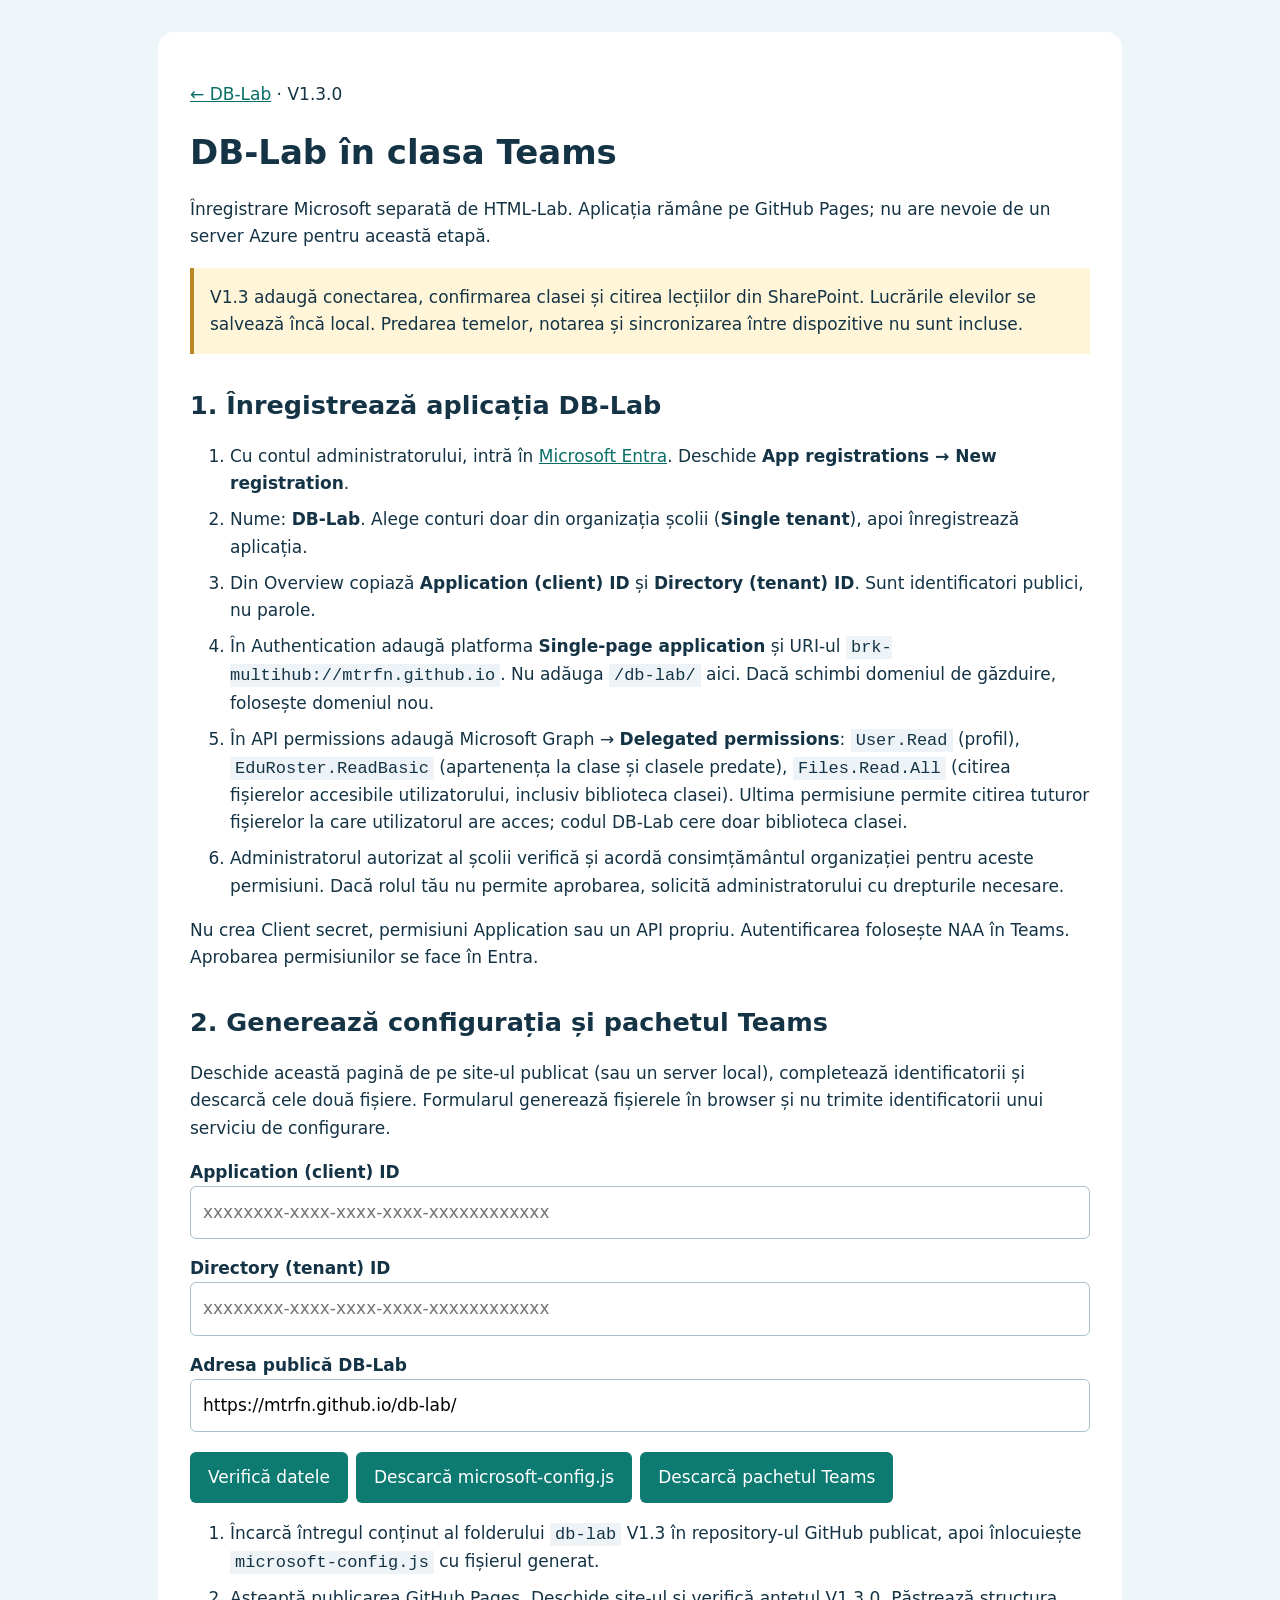
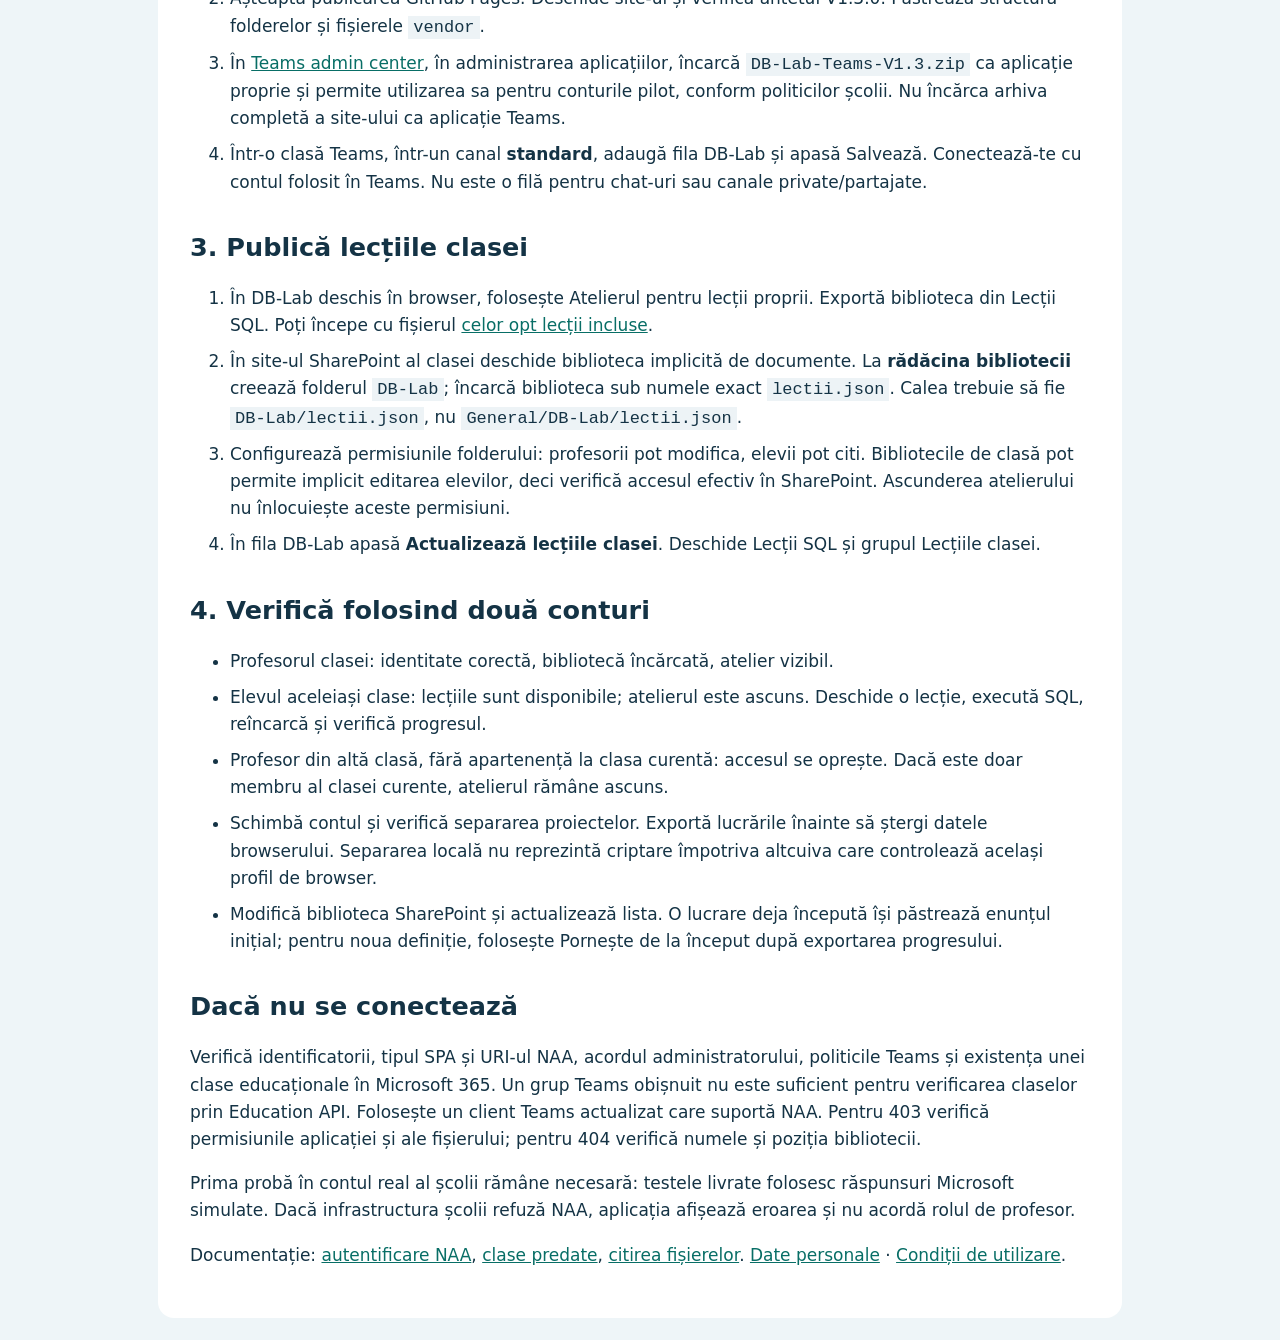
==== CONFIGURARE-TEAMS.html @ 7c73ed92 "Add files via upload" ====
<!doctype html><html lang="ro"><meta charset="utf-8"><meta name="viewport" content="width=device-width,initial-scale=1"><title>Configurare DB-Lab în Teams</title><link rel="stylesheet" href="setup.css"><body><main>
<p><a href="index.html">← DB-Lab</a> · V1.3.0</p><h1>DB-Lab în clasa Teams</h1><p>Înregistrare Microsoft separată de HTML-Lab. Aplicația rămâne pe GitHub Pages; nu are nevoie de un server Azure pentru această etapă.</p><p class="note">V1.3 adaugă conectarea, confirmarea clasei și citirea lecțiilor din SharePoint. Lucrările elevilor se salvează încă local. Predarea temelor, notarea și sincronizarea între dispozitive nu sunt incluse.</p>
<h2>1. Înregistrează aplicația DB-Lab</h2><ol><li>Cu contul administratorului, intră în <a href="https://entra.microsoft.com/" target="_blank" rel="noopener">Microsoft Entra</a>. Deschide <b>App registrations → New registration</b>.</li><li>Nume: <b>DB-Lab</b>. Alege conturi doar din organizația școlii (<b>Single tenant</b>), apoi înregistrează aplicația.</li><li>Din Overview copiază <b>Application (client) ID</b> și <b>Directory (tenant) ID</b>. Sunt identificatori publici, nu parole.</li><li>În Authentication adaugă platforma <b>Single-page application</b> și URI-ul <code>brk-multihub://mtrfn.github.io</code>. Nu adăuga <code>/db-lab/</code> aici. Dacă schimbi domeniul de găzduire, folosește domeniul nou.</li><li>În API permissions adaugă Microsoft Graph → <b>Delegated permissions</b>: <code>User.Read</code> (profil), <code>EduRoster.ReadBasic</code> (apartenența la clase și clasele predate), <code>Files.Read.All</code> (citirea fișierelor accesibile utilizatorului, inclusiv biblioteca clasei). Ultima permisiune permite citirea tuturor fișierelor la care utilizatorul are acces; codul DB-Lab cere doar biblioteca clasei.</li><li>Administratorul autorizat al școlii verifică și acordă consimțământul organizației pentru aceste permisiuni. Dacă rolul tău nu permite aprobarea, solicită administratorului cu drepturile necesare.</li></ol><p>Nu crea Client secret, permisiuni Application sau un API propriu. Autentificarea folosește NAA în Teams. Aprobarea permisiunilor se face în Entra.</p>
<h2>2. Generează configurația și pachetul Teams</h2><p>Deschide această pagină de pe site-ul publicat (sau un server local), completează identificatorii și descarcă cele două fișiere. Formularul generează fișierele în browser și nu trimite identificatorii unui serviciu de configurare.</p>
<form id="setupForm"><label for="clientId">Application (client) ID</label><input id="clientId" required autocomplete="off" placeholder="xxxxxxxx-xxxx-xxxx-xxxx-xxxxxxxxxxxx"><label for="tenantId">Directory (tenant) ID</label><input id="tenantId" required autocomplete="off" placeholder="xxxxxxxx-xxxx-xxxx-xxxx-xxxxxxxxxxxx"><label for="siteUrl">Adresa publică DB-Lab</label><input id="siteUrl" type="url" required value="https://mtrfn.github.io/db-lab/"><button type="submit">Verifică datele</button><button type="button" id="downloadConfig">Descarcă microsoft-config.js</button><button type="button" id="downloadPackage">Descarcă pachetul Teams</button></form><p id="setupStatus" role="status"></p>
<ol><li>Încarcă întregul conținut al folderului <code>db-lab</code> V1.3 în repository-ul GitHub publicat, apoi înlocuiește <code>microsoft-config.js</code> cu fișierul generat.</li><li>Așteaptă publicarea GitHub Pages. Deschide site-ul și verifică antetul V1.3.0. Păstrează structura folderelor și fișierele <code>vendor</code>.</li><li>În <a href="https://admin.teams.microsoft.com/" target="_blank" rel="noopener">Teams admin center</a>, în administrarea aplicațiilor, încarcă <code>DB-Lab-Teams-V1.3.zip</code> ca aplicație proprie și permite utilizarea sa pentru conturile pilot, conform politicilor școlii. Nu încărca arhiva completă a site-ului ca aplicație Teams.</li><li>Într-o clasă Teams, într-un canal <b>standard</b>, adaugă fila DB-Lab și apasă Salvează. Conectează-te cu contul folosit în Teams. Nu este o filă pentru chat-uri sau canale private/partajate.</li></ol>
<h2>3. Publică lecțiile clasei</h2><ol><li>În DB-Lab deschis în browser, folosește Atelierul pentru lecții proprii. Exportă biblioteca din Lecții SQL. Poți începe cu fișierul <a href="lessons.json" download="lectii.json">celor opt lecții incluse</a>.</li><li>În site-ul SharePoint al clasei deschide biblioteca implicită de documente. La <b>rădăcina bibliotecii</b> creează folderul <code>DB-Lab</code>; încarcă biblioteca sub numele exact <code>lectii.json</code>. Calea trebuie să fie <code>DB-Lab/lectii.json</code>, nu <code>General/DB-Lab/lectii.json</code>.</li><li>Configurează permisiunile folderului: profesorii pot modifica, elevii pot citi. Bibliotecile de clasă pot permite implicit editarea elevilor, deci verifică accesul efectiv în SharePoint. Ascunderea atelierului nu înlocuiește aceste permisiuni.</li><li>În fila DB-Lab apasă <b>Actualizează lecțiile clasei</b>. Deschide Lecții SQL și grupul Lecțiile clasei.</li></ol>
<h2>4. Verifică folosind două conturi</h2><ul><li>Profesorul clasei: identitate corectă, bibliotecă încărcată, atelier vizibil.</li><li>Elevul aceleiași clase: lecțiile sunt disponibile; atelierul este ascuns. Deschide o lecție, execută SQL, reîncarcă și verifică progresul.</li><li>Profesor din altă clasă, fără apartenență la clasa curentă: accesul se oprește. Dacă este doar membru al clasei curente, atelierul rămâne ascuns.</li><li>Schimbă contul și verifică separarea proiectelor. Exportă lucrările înainte să ștergi datele browserului. Separarea locală nu reprezintă criptare împotriva altcuiva care controlează același profil de browser.</li><li>Modifică biblioteca SharePoint și actualizează lista. O lucrare deja începută își păstrează enunțul inițial; pentru noua definiție, folosește Pornește de la început după exportarea progresului.</li></ul>
<h2>Dacă nu se conectează</h2><p>Verifică identificatorii, tipul SPA și URI-ul NAA, acordul administratorului, politicile Teams și existența unei clase educaționale în Microsoft 365. Un grup Teams obișnuit nu este suficient pentru verificarea claselor prin Education API. Folosește un client Teams actualizat care suportă NAA. Pentru 403 verifică permisiunile aplicației și ale fișierului; pentru 404 verifică numele și poziția bibliotecii.</p><p>Prima probă în contul real al școlii rămâne necesară: testele livrate folosesc răspunsuri Microsoft simulate. Dacă infrastructura școlii refuză NAA, aplicația afișează eroarea și nu acordă rolul de profesor.</p>
<p>Documentație: <a href="https://learn.microsoft.com/en-us/microsoftteams/platform/concepts/authentication/nested-authentication">autentificare NAA</a>, <a href="https://learn.microsoft.com/en-us/graph/api/educationuser-list-taughtclasses?view=graph-rest-1.0">clase predate</a>, <a href="https://learn.microsoft.com/en-us/graph/api/driveitem-get?view=graph-rest-1.0">citirea fișierelor</a>. <a href="privacy.html">Date personale</a> · <a href="terms.html">Condiții de utilizare</a>.</p>
</main><script src="teams-package.js"></script><script>
const out=document.getElementById('setupStatus');const settings=()=>TeamsPackage.settings(document.getElementById('clientId').value,document.getElementById('tenantId').value,document.getElementById('siteUrl').value);function download(blob,name){const url=URL.createObjectURL(blob),a=document.createElement('a');a.href=url;a.download=name;a.click();setTimeout(()=>URL.revokeObjectURL(url),10000)}async function action(fn){try{await fn()}catch(e){out.textContent=e.message}}document.getElementById('setupForm').onsubmit=e=>{e.preventDefault();action(()=>{const s=settings();out.textContent='Format valid. URI SPA: brk-multihub://'+s.url.host+'\nVerificarea existenței înregistrării se face în Entra.'})};document.getElementById('downloadConfig').onclick=()=>action(()=>{download(new Blob([TeamsPackage.config(settings())],{type:'text/javascript'}),'microsoft-config.js');out.textContent='Configurație generată. Înlocuiește fișierul din site și așteaptă publicarea.'});document.getElementById('downloadPackage').onclick=()=>action(async()=>{const s=settings(),files={'manifest.json':JSON.stringify(TeamsPackage.manifest(s),null,2)};for(const name of ['color.png','outline.png']){const r=await fetch('teams-icons/'+name);if(!r.ok)throw Error('Nu pot încărca pictogramele. Deschide ghidul de pe site-ul publicat.');files[name]=await r.arrayBuffer()}download(TeamsPackage.zip(files),'DB-Lab-Teams-V1.3.zip');out.textContent='Pachet Teams generat. Conține manifest.json și două pictograme.'});
</script></body></html>
---- setup.css ----
:root{font:17px/1.6 system-ui,sans-serif;color:#143345;background:#eef5f8}body{margin:0}main{max-width:900px;margin:32px auto;padding:32px;background:white;border-radius:16px}h1,h2{line-height:1.25}h2{margin-top:36px}a{color:#086e66}label{display:block;margin-top:16px;font-weight:600}input{display:block;box-sizing:border-box;width:100%;padding:12px;font:inherit;border:1px solid #a9bfca;border-radius:6px}button{margin:20px 8px 0 0;padding:12px 18px;border:0;border-radius:6px;background:#0e7b72;color:white;font:inherit;cursor:pointer}code{background:#edf3f6;padding:2px 5px;overflow-wrap:anywhere}li{margin:9px 0}.note{padding:16px;background:#fff5d9;border-left:4px solid #bb8727}#setupStatus{white-space:pre-wrap}@media(max-width:650px){main{margin:0;padding:20px}}
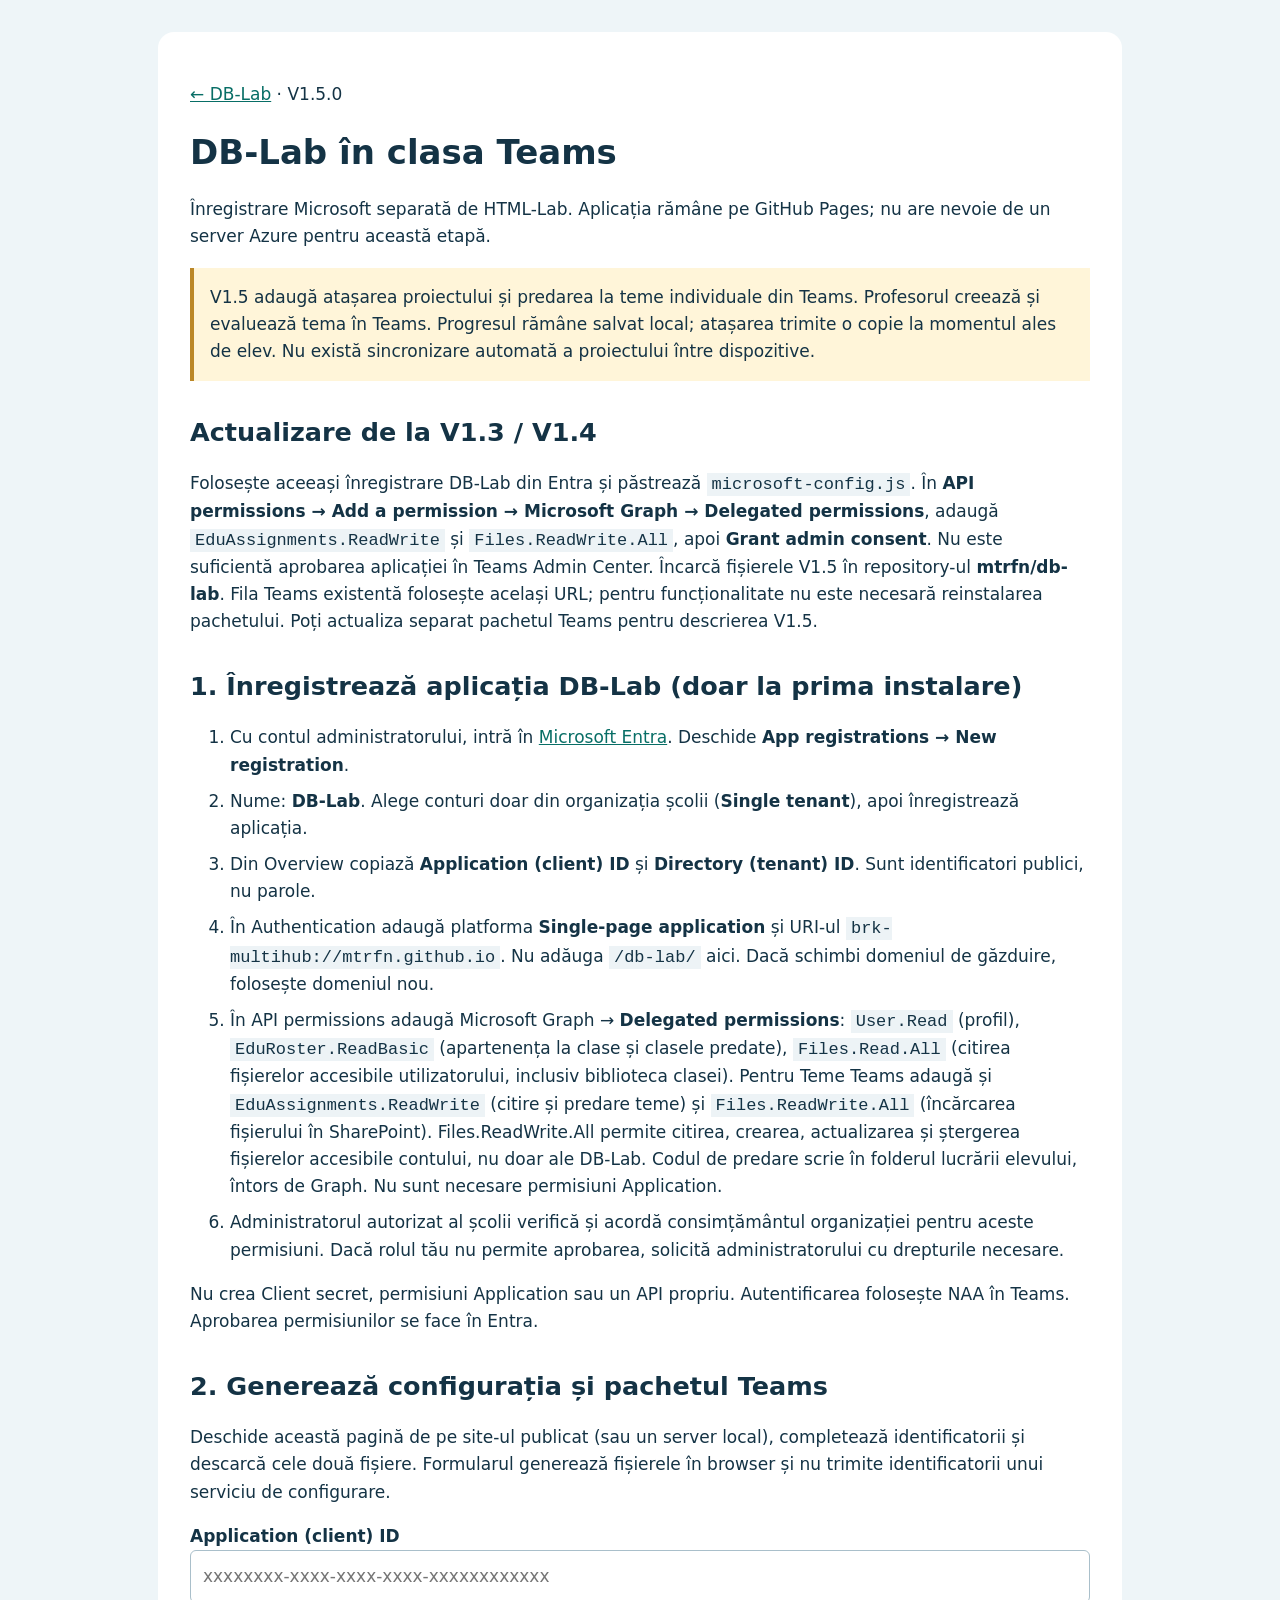
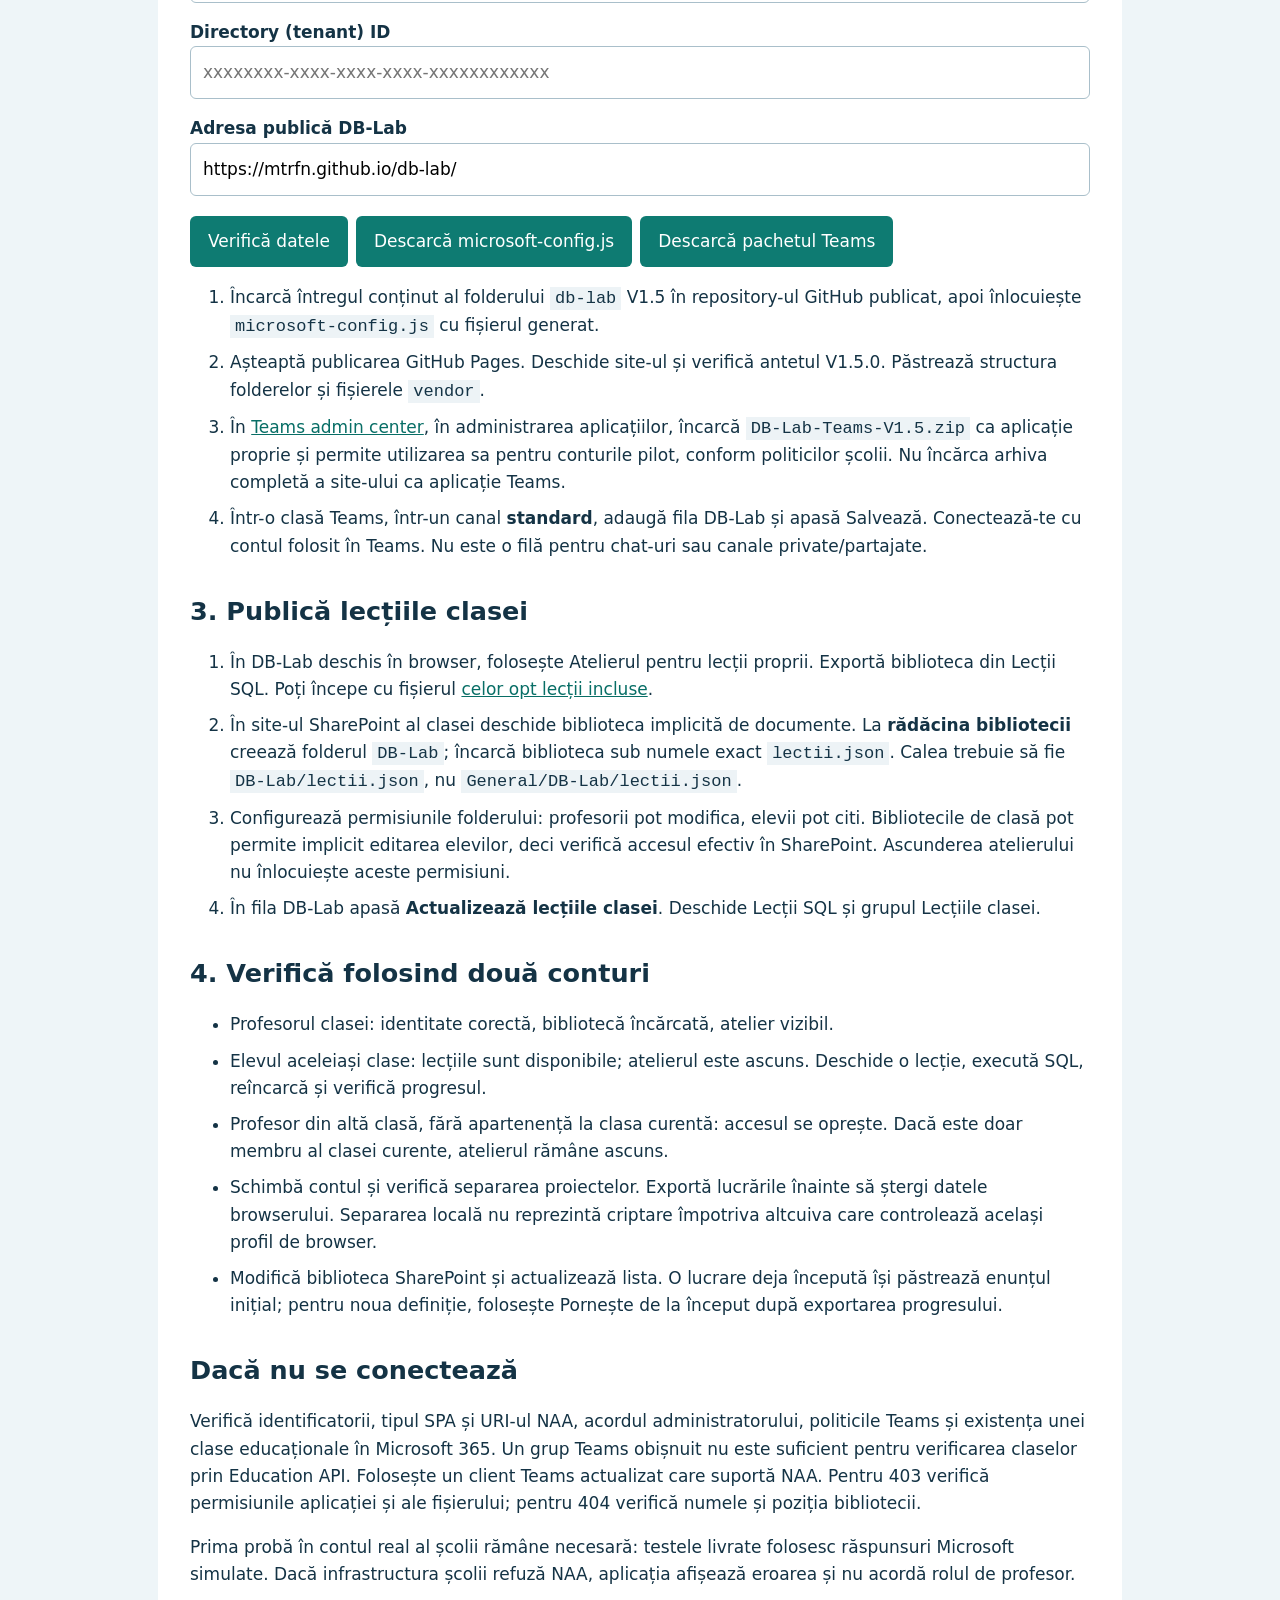
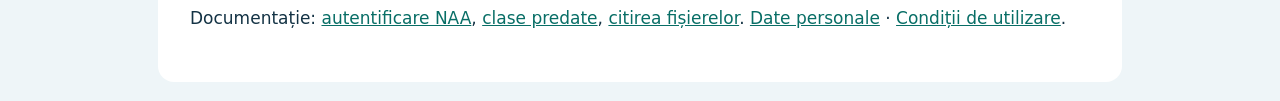
==== commit a52678fb: "Add files via upload" ====
--- a/CONFIGURARE-TEAMS.html
+++ b/CONFIGURARE-TEAMS.html
@@ -1,13 +1,13 @@
 <!doctype html><html lang="ro"><meta charset="utf-8"><meta name="viewport" content="width=device-width,initial-scale=1"><title>Configurare DB-Lab în Teams</title><link rel="stylesheet" href="setup.css"><body><main>
-<p><a href="index.html">← DB-Lab</a> · V1.3.0</p><h1>DB-Lab în clasa Teams</h1><p>Înregistrare Microsoft separată de HTML-Lab. Aplicația rămâne pe GitHub Pages; nu are nevoie de un server Azure pentru această etapă.</p><p class="note">V1.3 adaugă conectarea, confirmarea clasei și citirea lecțiilor din SharePoint. Lucrările elevilor se salvează încă local. Predarea temelor, notarea și sincronizarea între dispozitive nu sunt incluse.</p>
-<h2>1. Înregistrează aplicația DB-Lab</h2><ol><li>Cu contul administratorului, intră în <a href="https://entra.microsoft.com/" target="_blank" rel="noopener">Microsoft Entra</a>. Deschide <b>App registrations → New registration</b>.</li><li>Nume: <b>DB-Lab</b>. Alege conturi doar din organizația școlii (<b>Single tenant</b>), apoi înregistrează aplicația.</li><li>Din Overview copiază <b>Application (client) ID</b> și <b>Directory (tenant) ID</b>. Sunt identificatori publici, nu parole.</li><li>În Authentication adaugă platforma <b>Single-page application</b> și URI-ul <code>brk-multihub://mtrfn.github.io</code>. Nu adăuga <code>/db-lab/</code> aici. Dacă schimbi domeniul de găzduire, folosește domeniul nou.</li><li>În API permissions adaugă Microsoft Graph → <b>Delegated permissions</b>: <code>User.Read</code> (profil), <code>EduRoster.ReadBasic</code> (apartenența la clase și clasele predate), <code>Files.Read.All</code> (citirea fișierelor accesibile utilizatorului, inclusiv biblioteca clasei). Ultima permisiune permite citirea tuturor fișierelor la care utilizatorul are acces; codul DB-Lab cere doar biblioteca clasei.</li><li>Administratorul autorizat al școlii verifică și acordă consimțământul organizației pentru aceste permisiuni. Dacă rolul tău nu permite aprobarea, solicită administratorului cu drepturile necesare.</li></ol><p>Nu crea Client secret, permisiuni Application sau un API propriu. Autentificarea folosește NAA în Teams. Aprobarea permisiunilor se face în Entra.</p>
+<p><a href="index.html">← DB-Lab</a> · V1.5.0</p><h1>DB-Lab în clasa Teams</h1><p>Înregistrare Microsoft separată de HTML-Lab. Aplicația rămâne pe GitHub Pages; nu are nevoie de un server Azure pentru această etapă.</p><p class="note">V1.5 adaugă atașarea proiectului și predarea la teme individuale din Teams. Profesorul creează și evaluează tema în Teams. Progresul rămâne salvat local; atașarea trimite o copie la momentul ales de elev. Nu există sincronizare automată a proiectului între dispozitive.</p>
+<h2>Actualizare de la V1.3 / V1.4</h2><p>Folosește aceeași înregistrare DB-Lab din Entra și păstrează <code>microsoft-config.js</code>. În <b>API permissions → Add a permission → Microsoft Graph → Delegated permissions</b>, adaugă <code>EduAssignments.ReadWrite</code> și <code>Files.ReadWrite.All</code>, apoi <b>Grant admin consent</b>. Nu este suficientă aprobarea aplicației în Teams Admin Center. Încarcă fișierele V1.5 în repository-ul <b>mtrfn/db-lab</b>. Fila Teams existentă folosește același URL; pentru funcționalitate nu este necesară reinstalarea pachetului. Poți actualiza separat pachetul Teams pentru descrierea V1.5.</p><h2>1. Înregistrează aplicația DB-Lab (doar la prima instalare)</h2><ol><li>Cu contul administratorului, intră în <a href="https://entra.microsoft.com/" target="_blank" rel="noopener">Microsoft Entra</a>. Deschide <b>App registrations → New registration</b>.</li><li>Nume: <b>DB-Lab</b>. Alege conturi doar din organizația școlii (<b>Single tenant</b>), apoi înregistrează aplicația.</li><li>Din Overview copiază <b>Application (client) ID</b> și <b>Directory (tenant) ID</b>. Sunt identificatori publici, nu parole.</li><li>În Authentication adaugă platforma <b>Single-page application</b> și URI-ul <code>brk-multihub://mtrfn.github.io</code>. Nu adăuga <code>/db-lab/</code> aici. Dacă schimbi domeniul de găzduire, folosește domeniul nou.</li><li>În API permissions adaugă Microsoft Graph → <b>Delegated permissions</b>: <code>User.Read</code> (profil), <code>EduRoster.ReadBasic</code> (apartenența la clase și clasele predate), <code>Files.Read.All</code> (citirea fișierelor accesibile utilizatorului, inclusiv biblioteca clasei). Pentru Teme Teams adaugă și <code>EduAssignments.ReadWrite</code> (citire și predare teme) și <code>Files.ReadWrite.All</code> (încărcarea fișierului în SharePoint). Files.ReadWrite.All permite citirea, crearea, actualizarea și ștergerea fișierelor accesibile contului, nu doar ale DB-Lab. Codul de predare scrie în folderul lucrării elevului, întors de Graph. Nu sunt necesare permisiuni Application.</li><li>Administratorul autorizat al școlii verifică și acordă consimțământul organizației pentru aceste permisiuni. Dacă rolul tău nu permite aprobarea, solicită administratorului cu drepturile necesare.</li></ol><p>Nu crea Client secret, permisiuni Application sau un API propriu. Autentificarea folosește NAA în Teams. Aprobarea permisiunilor se face în Entra.</p>
 <h2>2. Generează configurația și pachetul Teams</h2><p>Deschide această pagină de pe site-ul publicat (sau un server local), completează identificatorii și descarcă cele două fișiere. Formularul generează fișierele în browser și nu trimite identificatorii unui serviciu de configurare.</p>
 <form id="setupForm"><label for="clientId">Application (client) ID</label><input id="clientId" required autocomplete="off" placeholder="xxxxxxxx-xxxx-xxxx-xxxx-xxxxxxxxxxxx"><label for="tenantId">Directory (tenant) ID</label><input id="tenantId" required autocomplete="off" placeholder="xxxxxxxx-xxxx-xxxx-xxxx-xxxxxxxxxxxx"><label for="siteUrl">Adresa publică DB-Lab</label><input id="siteUrl" type="url" required value="https://mtrfn.github.io/db-lab/"><button type="submit">Verifică datele</button><button type="button" id="downloadConfig">Descarcă microsoft-config.js</button><button type="button" id="downloadPackage">Descarcă pachetul Teams</button></form><p id="setupStatus" role="status"></p>
-<ol><li>Încarcă întregul conținut al folderului <code>db-lab</code> V1.3 în repository-ul GitHub publicat, apoi înlocuiește <code>microsoft-config.js</code> cu fișierul generat.</li><li>Așteaptă publicarea GitHub Pages. Deschide site-ul și verifică antetul V1.3.0. Păstrează structura folderelor și fișierele <code>vendor</code>.</li><li>În <a href="https://admin.teams.microsoft.com/" target="_blank" rel="noopener">Teams admin center</a>, în administrarea aplicațiilor, încarcă <code>DB-Lab-Teams-V1.3.zip</code> ca aplicație proprie și permite utilizarea sa pentru conturile pilot, conform politicilor școlii. Nu încărca arhiva completă a site-ului ca aplicație Teams.</li><li>Într-o clasă Teams, într-un canal <b>standard</b>, adaugă fila DB-Lab și apasă Salvează. Conectează-te cu contul folosit în Teams. Nu este o filă pentru chat-uri sau canale private/partajate.</li></ol>
+<ol><li>Încarcă întregul conținut al folderului <code>db-lab</code> V1.5 în repository-ul GitHub publicat, apoi înlocuiește <code>microsoft-config.js</code> cu fișierul generat.</li><li>Așteaptă publicarea GitHub Pages. Deschide site-ul și verifică antetul V1.5.0. Păstrează structura folderelor și fișierele <code>vendor</code>.</li><li>În <a href="https://admin.teams.microsoft.com/" target="_blank" rel="noopener">Teams admin center</a>, în administrarea aplicațiilor, încarcă <code>DB-Lab-Teams-V1.5.zip</code> ca aplicație proprie și permite utilizarea sa pentru conturile pilot, conform politicilor școlii. Nu încărca arhiva completă a site-ului ca aplicație Teams.</li><li>Într-o clasă Teams, într-un canal <b>standard</b>, adaugă fila DB-Lab și apasă Salvează. Conectează-te cu contul folosit în Teams. Nu este o filă pentru chat-uri sau canale private/partajate.</li></ol>
 <h2>3. Publică lecțiile clasei</h2><ol><li>În DB-Lab deschis în browser, folosește Atelierul pentru lecții proprii. Exportă biblioteca din Lecții SQL. Poți începe cu fișierul <a href="lessons.json" download="lectii.json">celor opt lecții incluse</a>.</li><li>În site-ul SharePoint al clasei deschide biblioteca implicită de documente. La <b>rădăcina bibliotecii</b> creează folderul <code>DB-Lab</code>; încarcă biblioteca sub numele exact <code>lectii.json</code>. Calea trebuie să fie <code>DB-Lab/lectii.json</code>, nu <code>General/DB-Lab/lectii.json</code>.</li><li>Configurează permisiunile folderului: profesorii pot modifica, elevii pot citi. Bibliotecile de clasă pot permite implicit editarea elevilor, deci verifică accesul efectiv în SharePoint. Ascunderea atelierului nu înlocuiește aceste permisiuni.</li><li>În fila DB-Lab apasă <b>Actualizează lecțiile clasei</b>. Deschide Lecții SQL și grupul Lecțiile clasei.</li></ol>
 <h2>4. Verifică folosind două conturi</h2><ul><li>Profesorul clasei: identitate corectă, bibliotecă încărcată, atelier vizibil.</li><li>Elevul aceleiași clase: lecțiile sunt disponibile; atelierul este ascuns. Deschide o lecție, execută SQL, reîncarcă și verifică progresul.</li><li>Profesor din altă clasă, fără apartenență la clasa curentă: accesul se oprește. Dacă este doar membru al clasei curente, atelierul rămâne ascuns.</li><li>Schimbă contul și verifică separarea proiectelor. Exportă lucrările înainte să ștergi datele browserului. Separarea locală nu reprezintă criptare împotriva altcuiva care controlează același profil de browser.</li><li>Modifică biblioteca SharePoint și actualizează lista. O lucrare deja începută își păstrează enunțul inițial; pentru noua definiție, folosește Pornește de la început după exportarea progresului.</li></ul>
 <h2>Dacă nu se conectează</h2><p>Verifică identificatorii, tipul SPA și URI-ul NAA, acordul administratorului, politicile Teams și existența unei clase educaționale în Microsoft 365. Un grup Teams obișnuit nu este suficient pentru verificarea claselor prin Education API. Folosește un client Teams actualizat care suportă NAA. Pentru 403 verifică permisiunile aplicației și ale fișierului; pentru 404 verifică numele și poziția bibliotecii.</p><p>Prima probă în contul real al școlii rămâne necesară: testele livrate folosesc răspunsuri Microsoft simulate. Dacă infrastructura școlii refuză NAA, aplicația afișează eroarea și nu acordă rolul de profesor.</p>
 <p>Documentație: <a href="https://learn.microsoft.com/en-us/microsoftteams/platform/concepts/authentication/nested-authentication">autentificare NAA</a>, <a href="https://learn.microsoft.com/en-us/graph/api/educationuser-list-taughtclasses?view=graph-rest-1.0">clase predate</a>, <a href="https://learn.microsoft.com/en-us/graph/api/driveitem-get?view=graph-rest-1.0">citirea fișierelor</a>. <a href="privacy.html">Date personale</a> · <a href="terms.html">Condiții de utilizare</a>.</p>
-</main><script src="teams-package.js"></script><script>
-const out=document.getElementById('setupStatus');const settings=()=>TeamsPackage.settings(document.getElementById('clientId').value,document.getElementById('tenantId').value,document.getElementById('siteUrl').value);function download(blob,name){const url=URL.createObjectURL(blob),a=document.createElement('a');a.href=url;a.download=name;a.click();setTimeout(()=>URL.revokeObjectURL(url),10000)}async function action(fn){try{await fn()}catch(e){out.textContent=e.message}}document.getElementById('setupForm').onsubmit=e=>{e.preventDefault();action(()=>{const s=settings();out.textContent='Format valid. URI SPA: brk-multihub://'+s.url.host+'\nVerificarea existenței înregistrării se face în Entra.'})};document.getElementById('downloadConfig').onclick=()=>action(()=>{download(new Blob([TeamsPackage.config(settings())],{type:'text/javascript'}),'microsoft-config.js');out.textContent='Configurație generată. Înlocuiește fișierul din site și așteaptă publicarea.'});document.getElementById('downloadPackage').onclick=()=>action(async()=>{const s=settings(),files={'manifest.json':JSON.stringify(TeamsPackage.manifest(s),null,2)};for(const name of ['color.png','outline.png']){const r=await fetch('teams-icons/'+name);if(!r.ok)throw Error('Nu pot încărca pictogramele. Deschide ghidul de pe site-ul publicat.');files[name]=await r.arrayBuffer()}download(TeamsPackage.zip(files),'DB-Lab-Teams-V1.3.zip');out.textContent='Pachet Teams generat. Conține manifest.json și două pictograme.'});
+</main><script src="teams-package.js?v=1.5.0"></script><script>
+const out=document.getElementById('setupStatus');const settings=()=>TeamsPackage.settings(document.getElementById('clientId').value,document.getElementById('tenantId').value,document.getElementById('siteUrl').value);function download(blob,name){const url=URL.createObjectURL(blob),a=document.createElement('a');a.href=url;a.download=name;a.click();setTimeout(()=>URL.revokeObjectURL(url),10000)}async function action(fn){try{await fn()}catch(e){out.textContent=e.message}}document.getElementById('setupForm').onsubmit=e=>{e.preventDefault();action(()=>{const s=settings();out.textContent='Format valid. URI SPA: brk-multihub://'+s.url.host+'\nVerificarea existenței înregistrării se face în Entra.'})};document.getElementById('downloadConfig').onclick=()=>action(()=>{download(new Blob([TeamsPackage.config(settings())],{type:'text/javascript'}),'microsoft-config.js');out.textContent='Configurație generată. Înlocuiește fișierul din site și așteaptă publicarea.'});document.getElementById('downloadPackage').onclick=()=>action(async()=>{const s=settings(),files={'manifest.json':JSON.stringify(TeamsPackage.manifest(s),null,2)};for(const name of ['color.png','outline.png']){const r=await fetch('teams-icons/'+name);if(!r.ok)throw Error('Nu pot încărca pictogramele. Deschide ghidul de pe site-ul publicat.');files[name]=await r.arrayBuffer()}download(TeamsPackage.zip(files),'DB-Lab-Teams-V1.5.zip');out.textContent='Pachet Teams generat. Conține manifest.json și două pictograme.'});
 </script></body></html>
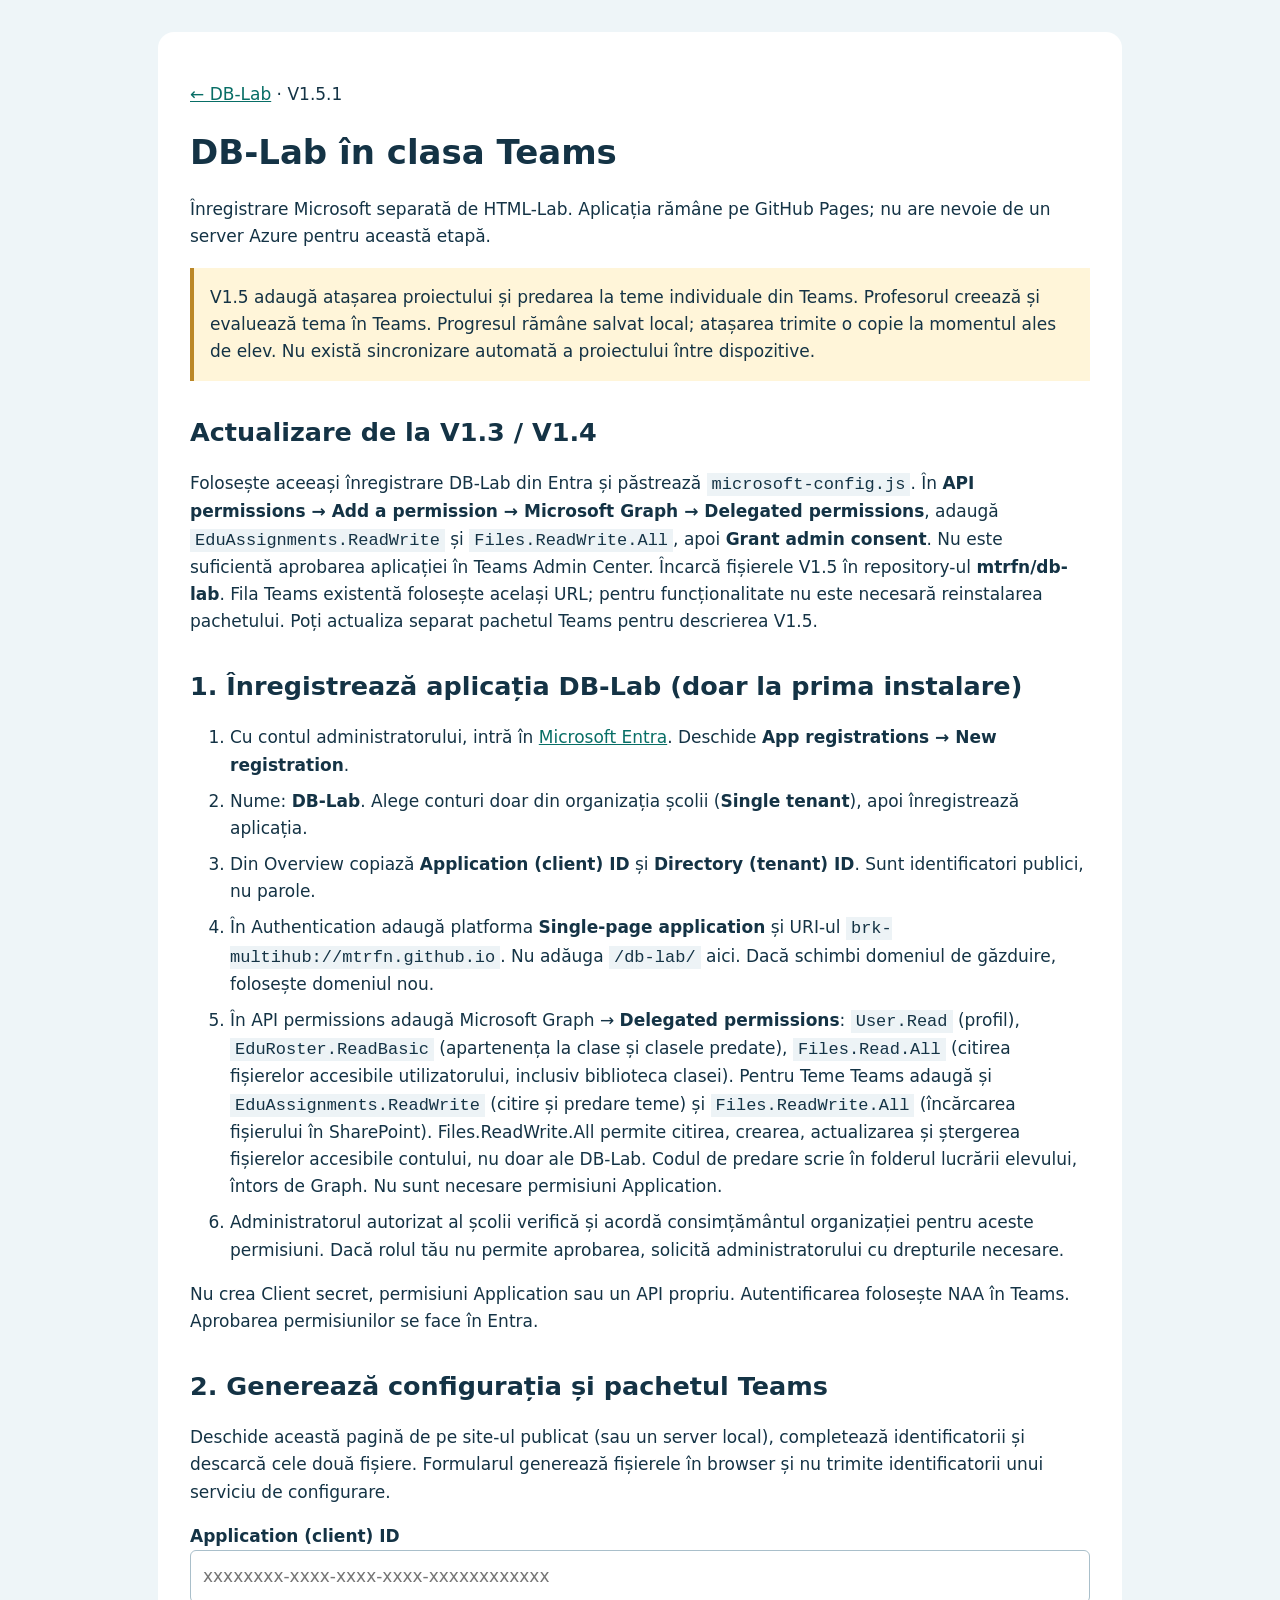
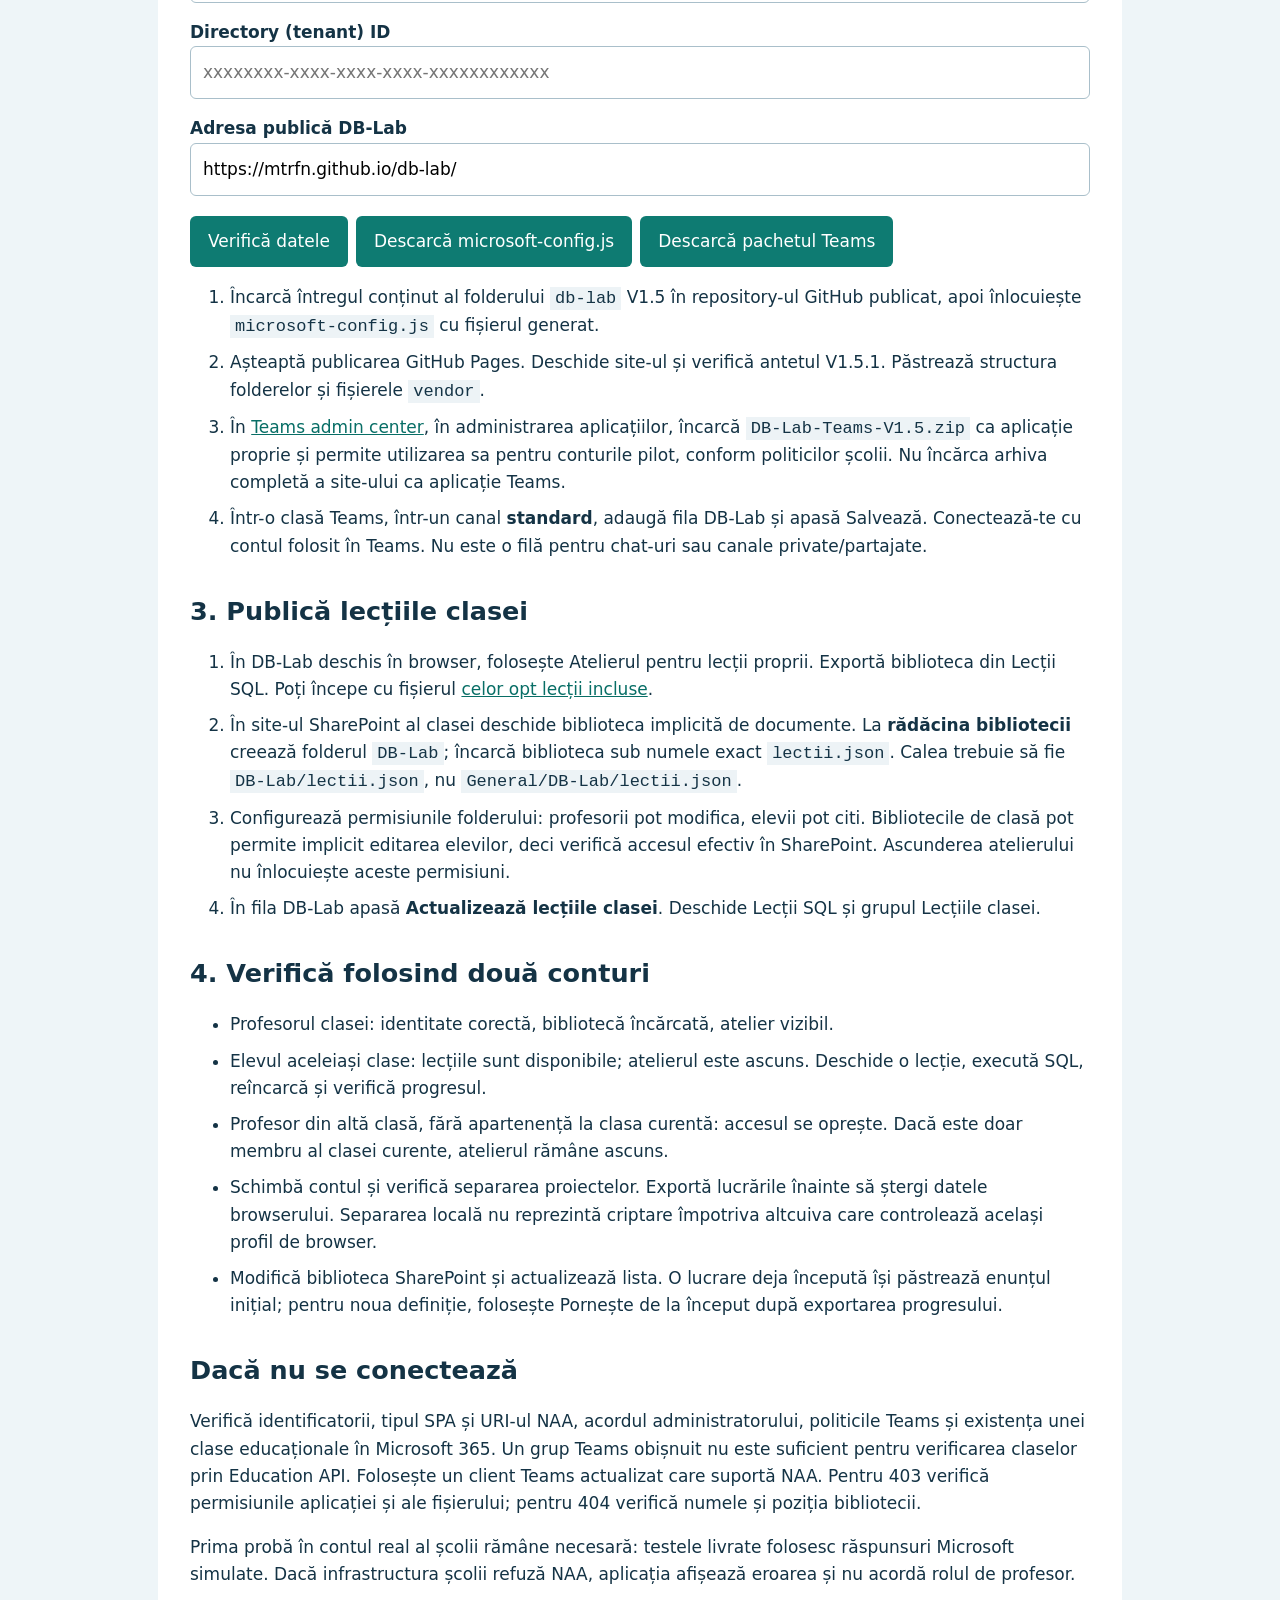
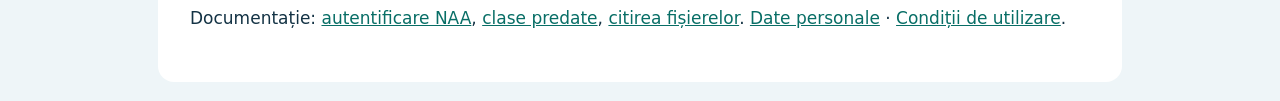
==== commit 5824eb75: "Add files via upload" ====
--- a/CONFIGURARE-TEAMS.html
+++ b/CONFIGURARE-TEAMS.html
@@ -1,13 +1,13 @@
 <!doctype html><html lang="ro"><meta charset="utf-8"><meta name="viewport" content="width=device-width,initial-scale=1"><title>Configurare DB-Lab în Teams</title><link rel="stylesheet" href="setup.css"><body><main>
-<p><a href="index.html">← DB-Lab</a> · V1.5.0</p><h1>DB-Lab în clasa Teams</h1><p>Înregistrare Microsoft separată de HTML-Lab. Aplicația rămâne pe GitHub Pages; nu are nevoie de un server Azure pentru această etapă.</p><p class="note">V1.5 adaugă atașarea proiectului și predarea la teme individuale din Teams. Profesorul creează și evaluează tema în Teams. Progresul rămâne salvat local; atașarea trimite o copie la momentul ales de elev. Nu există sincronizare automată a proiectului între dispozitive.</p>
+<p><a href="index.html">← DB-Lab</a> · V1.5.1</p><h1>DB-Lab în clasa Teams</h1><p>Înregistrare Microsoft separată de HTML-Lab. Aplicația rămâne pe GitHub Pages; nu are nevoie de un server Azure pentru această etapă.</p><p class="note">V1.5 adaugă atașarea proiectului și predarea la teme individuale din Teams. Profesorul creează și evaluează tema în Teams. Progresul rămâne salvat local; atașarea trimite o copie la momentul ales de elev. Nu există sincronizare automată a proiectului între dispozitive.</p>
 <h2>Actualizare de la V1.3 / V1.4</h2><p>Folosește aceeași înregistrare DB-Lab din Entra și păstrează <code>microsoft-config.js</code>. În <b>API permissions → Add a permission → Microsoft Graph → Delegated permissions</b>, adaugă <code>EduAssignments.ReadWrite</code> și <code>Files.ReadWrite.All</code>, apoi <b>Grant admin consent</b>. Nu este suficientă aprobarea aplicației în Teams Admin Center. Încarcă fișierele V1.5 în repository-ul <b>mtrfn/db-lab</b>. Fila Teams existentă folosește același URL; pentru funcționalitate nu este necesară reinstalarea pachetului. Poți actualiza separat pachetul Teams pentru descrierea V1.5.</p><h2>1. Înregistrează aplicația DB-Lab (doar la prima instalare)</h2><ol><li>Cu contul administratorului, intră în <a href="https://entra.microsoft.com/" target="_blank" rel="noopener">Microsoft Entra</a>. Deschide <b>App registrations → New registration</b>.</li><li>Nume: <b>DB-Lab</b>. Alege conturi doar din organizația școlii (<b>Single tenant</b>), apoi înregistrează aplicația.</li><li>Din Overview copiază <b>Application (client) ID</b> și <b>Directory (tenant) ID</b>. Sunt identificatori publici, nu parole.</li><li>În Authentication adaugă platforma <b>Single-page application</b> și URI-ul <code>brk-multihub://mtrfn.github.io</code>. Nu adăuga <code>/db-lab/</code> aici. Dacă schimbi domeniul de găzduire, folosește domeniul nou.</li><li>În API permissions adaugă Microsoft Graph → <b>Delegated permissions</b>: <code>User.Read</code> (profil), <code>EduRoster.ReadBasic</code> (apartenența la clase și clasele predate), <code>Files.Read.All</code> (citirea fișierelor accesibile utilizatorului, inclusiv biblioteca clasei). Pentru Teme Teams adaugă și <code>EduAssignments.ReadWrite</code> (citire și predare teme) și <code>Files.ReadWrite.All</code> (încărcarea fișierului în SharePoint). Files.ReadWrite.All permite citirea, crearea, actualizarea și ștergerea fișierelor accesibile contului, nu doar ale DB-Lab. Codul de predare scrie în folderul lucrării elevului, întors de Graph. Nu sunt necesare permisiuni Application.</li><li>Administratorul autorizat al școlii verifică și acordă consimțământul organizației pentru aceste permisiuni. Dacă rolul tău nu permite aprobarea, solicită administratorului cu drepturile necesare.</li></ol><p>Nu crea Client secret, permisiuni Application sau un API propriu. Autentificarea folosește NAA în Teams. Aprobarea permisiunilor se face în Entra.</p>
 <h2>2. Generează configurația și pachetul Teams</h2><p>Deschide această pagină de pe site-ul publicat (sau un server local), completează identificatorii și descarcă cele două fișiere. Formularul generează fișierele în browser și nu trimite identificatorii unui serviciu de configurare.</p>
 <form id="setupForm"><label for="clientId">Application (client) ID</label><input id="clientId" required autocomplete="off" placeholder="xxxxxxxx-xxxx-xxxx-xxxx-xxxxxxxxxxxx"><label for="tenantId">Directory (tenant) ID</label><input id="tenantId" required autocomplete="off" placeholder="xxxxxxxx-xxxx-xxxx-xxxx-xxxxxxxxxxxx"><label for="siteUrl">Adresa publică DB-Lab</label><input id="siteUrl" type="url" required value="https://mtrfn.github.io/db-lab/"><button type="submit">Verifică datele</button><button type="button" id="downloadConfig">Descarcă microsoft-config.js</button><button type="button" id="downloadPackage">Descarcă pachetul Teams</button></form><p id="setupStatus" role="status"></p>
-<ol><li>Încarcă întregul conținut al folderului <code>db-lab</code> V1.5 în repository-ul GitHub publicat, apoi înlocuiește <code>microsoft-config.js</code> cu fișierul generat.</li><li>Așteaptă publicarea GitHub Pages. Deschide site-ul și verifică antetul V1.5.0. Păstrează structura folderelor și fișierele <code>vendor</code>.</li><li>În <a href="https://admin.teams.microsoft.com/" target="_blank" rel="noopener">Teams admin center</a>, în administrarea aplicațiilor, încarcă <code>DB-Lab-Teams-V1.5.zip</code> ca aplicație proprie și permite utilizarea sa pentru conturile pilot, conform politicilor școlii. Nu încărca arhiva completă a site-ului ca aplicație Teams.</li><li>Într-o clasă Teams, într-un canal <b>standard</b>, adaugă fila DB-Lab și apasă Salvează. Conectează-te cu contul folosit în Teams. Nu este o filă pentru chat-uri sau canale private/partajate.</li></ol>
+<ol><li>Încarcă întregul conținut al folderului <code>db-lab</code> V1.5 în repository-ul GitHub publicat, apoi înlocuiește <code>microsoft-config.js</code> cu fișierul generat.</li><li>Așteaptă publicarea GitHub Pages. Deschide site-ul și verifică antetul V1.5.1. Păstrează structura folderelor și fișierele <code>vendor</code>.</li><li>În <a href="https://admin.teams.microsoft.com/" target="_blank" rel="noopener">Teams admin center</a>, în administrarea aplicațiilor, încarcă <code>DB-Lab-Teams-V1.5.zip</code> ca aplicație proprie și permite utilizarea sa pentru conturile pilot, conform politicilor școlii. Nu încărca arhiva completă a site-ului ca aplicație Teams.</li><li>Într-o clasă Teams, într-un canal <b>standard</b>, adaugă fila DB-Lab și apasă Salvează. Conectează-te cu contul folosit în Teams. Nu este o filă pentru chat-uri sau canale private/partajate.</li></ol>
 <h2>3. Publică lecțiile clasei</h2><ol><li>În DB-Lab deschis în browser, folosește Atelierul pentru lecții proprii. Exportă biblioteca din Lecții SQL. Poți începe cu fișierul <a href="lessons.json" download="lectii.json">celor opt lecții incluse</a>.</li><li>În site-ul SharePoint al clasei deschide biblioteca implicită de documente. La <b>rădăcina bibliotecii</b> creează folderul <code>DB-Lab</code>; încarcă biblioteca sub numele exact <code>lectii.json</code>. Calea trebuie să fie <code>DB-Lab/lectii.json</code>, nu <code>General/DB-Lab/lectii.json</code>.</li><li>Configurează permisiunile folderului: profesorii pot modifica, elevii pot citi. Bibliotecile de clasă pot permite implicit editarea elevilor, deci verifică accesul efectiv în SharePoint. Ascunderea atelierului nu înlocuiește aceste permisiuni.</li><li>În fila DB-Lab apasă <b>Actualizează lecțiile clasei</b>. Deschide Lecții SQL și grupul Lecțiile clasei.</li></ol>
 <h2>4. Verifică folosind două conturi</h2><ul><li>Profesorul clasei: identitate corectă, bibliotecă încărcată, atelier vizibil.</li><li>Elevul aceleiași clase: lecțiile sunt disponibile; atelierul este ascuns. Deschide o lecție, execută SQL, reîncarcă și verifică progresul.</li><li>Profesor din altă clasă, fără apartenență la clasa curentă: accesul se oprește. Dacă este doar membru al clasei curente, atelierul rămâne ascuns.</li><li>Schimbă contul și verifică separarea proiectelor. Exportă lucrările înainte să ștergi datele browserului. Separarea locală nu reprezintă criptare împotriva altcuiva care controlează același profil de browser.</li><li>Modifică biblioteca SharePoint și actualizează lista. O lucrare deja începută își păstrează enunțul inițial; pentru noua definiție, folosește Pornește de la început după exportarea progresului.</li></ul>
 <h2>Dacă nu se conectează</h2><p>Verifică identificatorii, tipul SPA și URI-ul NAA, acordul administratorului, politicile Teams și existența unei clase educaționale în Microsoft 365. Un grup Teams obișnuit nu este suficient pentru verificarea claselor prin Education API. Folosește un client Teams actualizat care suportă NAA. Pentru 403 verifică permisiunile aplicației și ale fișierului; pentru 404 verifică numele și poziția bibliotecii.</p><p>Prima probă în contul real al școlii rămâne necesară: testele livrate folosesc răspunsuri Microsoft simulate. Dacă infrastructura școlii refuză NAA, aplicația afișează eroarea și nu acordă rolul de profesor.</p>
 <p>Documentație: <a href="https://learn.microsoft.com/en-us/microsoftteams/platform/concepts/authentication/nested-authentication">autentificare NAA</a>, <a href="https://learn.microsoft.com/en-us/graph/api/educationuser-list-taughtclasses?view=graph-rest-1.0">clase predate</a>, <a href="https://learn.microsoft.com/en-us/graph/api/driveitem-get?view=graph-rest-1.0">citirea fișierelor</a>. <a href="privacy.html">Date personale</a> · <a href="terms.html">Condiții de utilizare</a>.</p>
-</main><script src="teams-package.js?v=1.5.0"></script><script>
+</main><script src="teams-package.js?v=1.5.1"></script><script>
 const out=document.getElementById('setupStatus');const settings=()=>TeamsPackage.settings(document.getElementById('clientId').value,document.getElementById('tenantId').value,document.getElementById('siteUrl').value);function download(blob,name){const url=URL.createObjectURL(blob),a=document.createElement('a');a.href=url;a.download=name;a.click();setTimeout(()=>URL.revokeObjectURL(url),10000)}async function action(fn){try{await fn()}catch(e){out.textContent=e.message}}document.getElementById('setupForm').onsubmit=e=>{e.preventDefault();action(()=>{const s=settings();out.textContent='Format valid. URI SPA: brk-multihub://'+s.url.host+'\nVerificarea existenței înregistrării se face în Entra.'})};document.getElementById('downloadConfig').onclick=()=>action(()=>{download(new Blob([TeamsPackage.config(settings())],{type:'text/javascript'}),'microsoft-config.js');out.textContent='Configurație generată. Înlocuiește fișierul din site și așteaptă publicarea.'});document.getElementById('downloadPackage').onclick=()=>action(async()=>{const s=settings(),files={'manifest.json':JSON.stringify(TeamsPackage.manifest(s),null,2)};for(const name of ['color.png','outline.png']){const r=await fetch('teams-icons/'+name);if(!r.ok)throw Error('Nu pot încărca pictogramele. Deschide ghidul de pe site-ul publicat.');files[name]=await r.arrayBuffer()}download(TeamsPackage.zip(files),'DB-Lab-Teams-V1.5.zip');out.textContent='Pachet Teams generat. Conține manifest.json și două pictograme.'});
 </script></body></html>
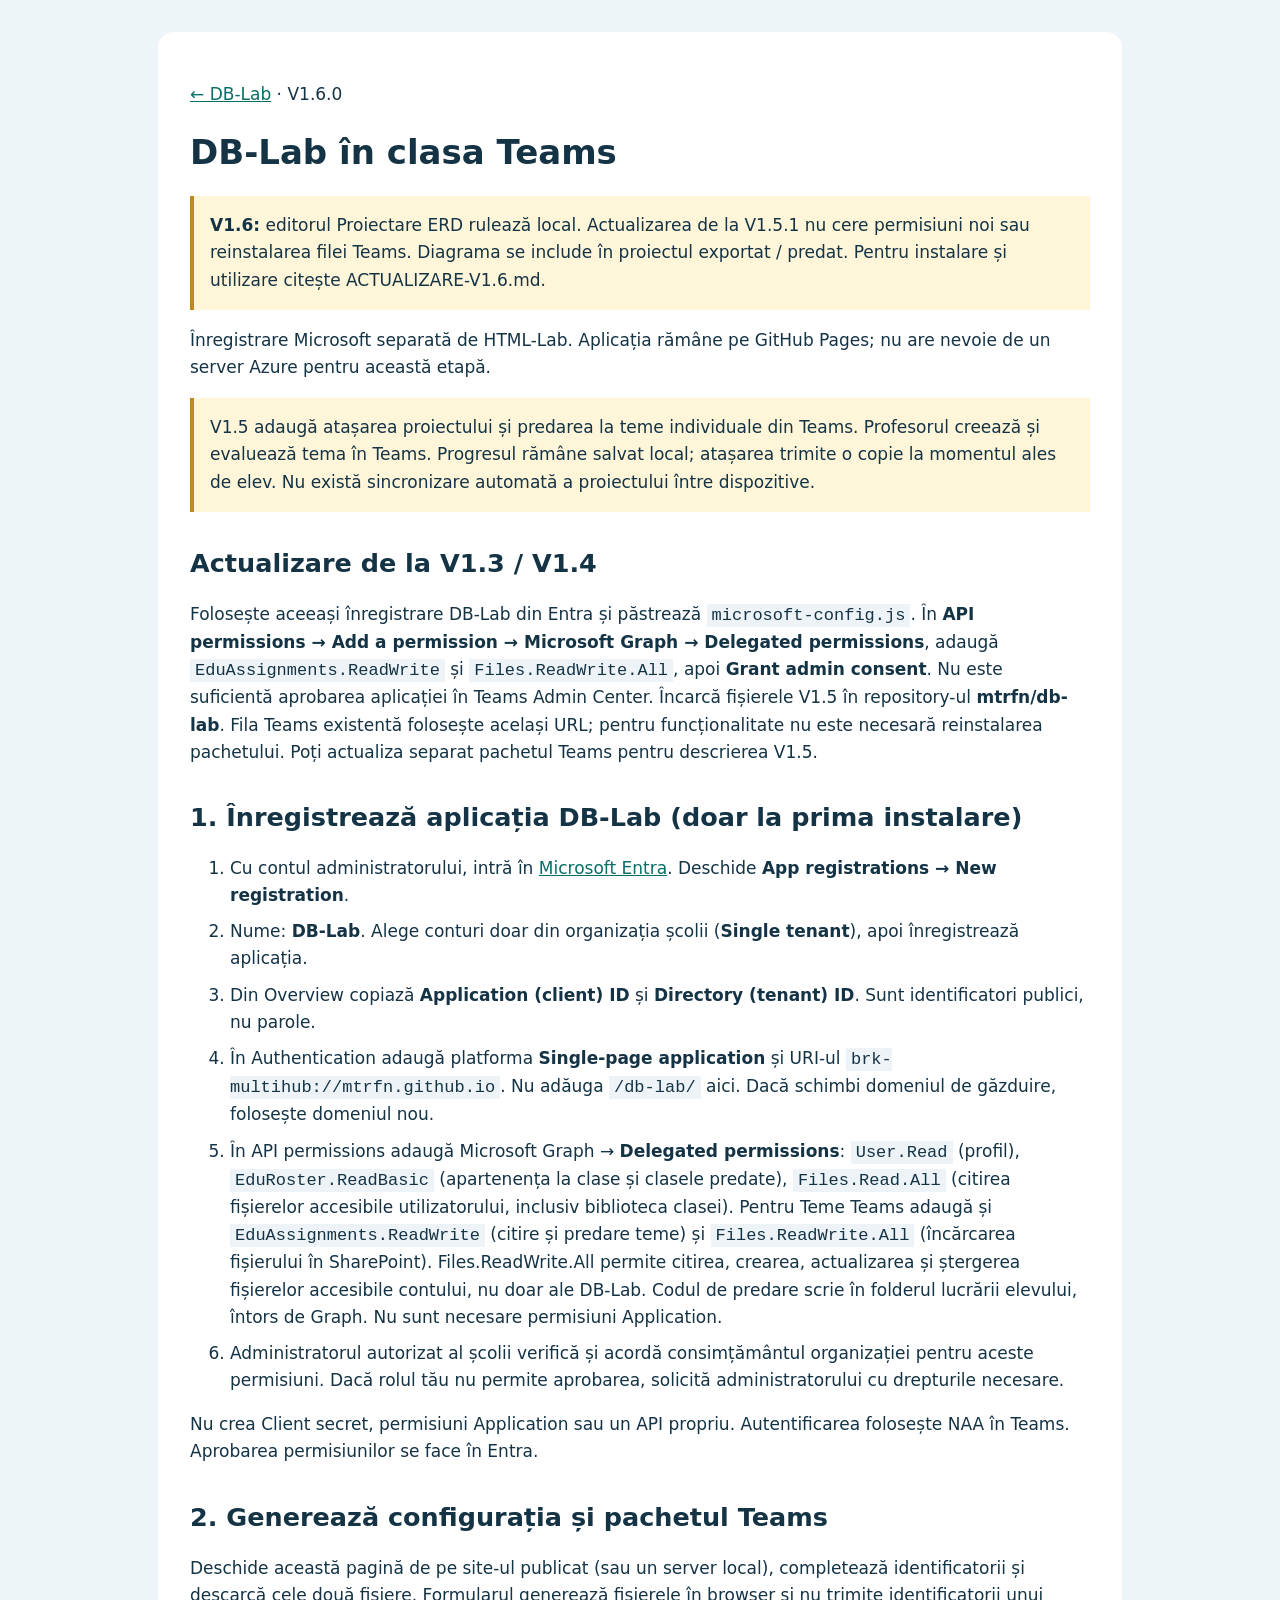
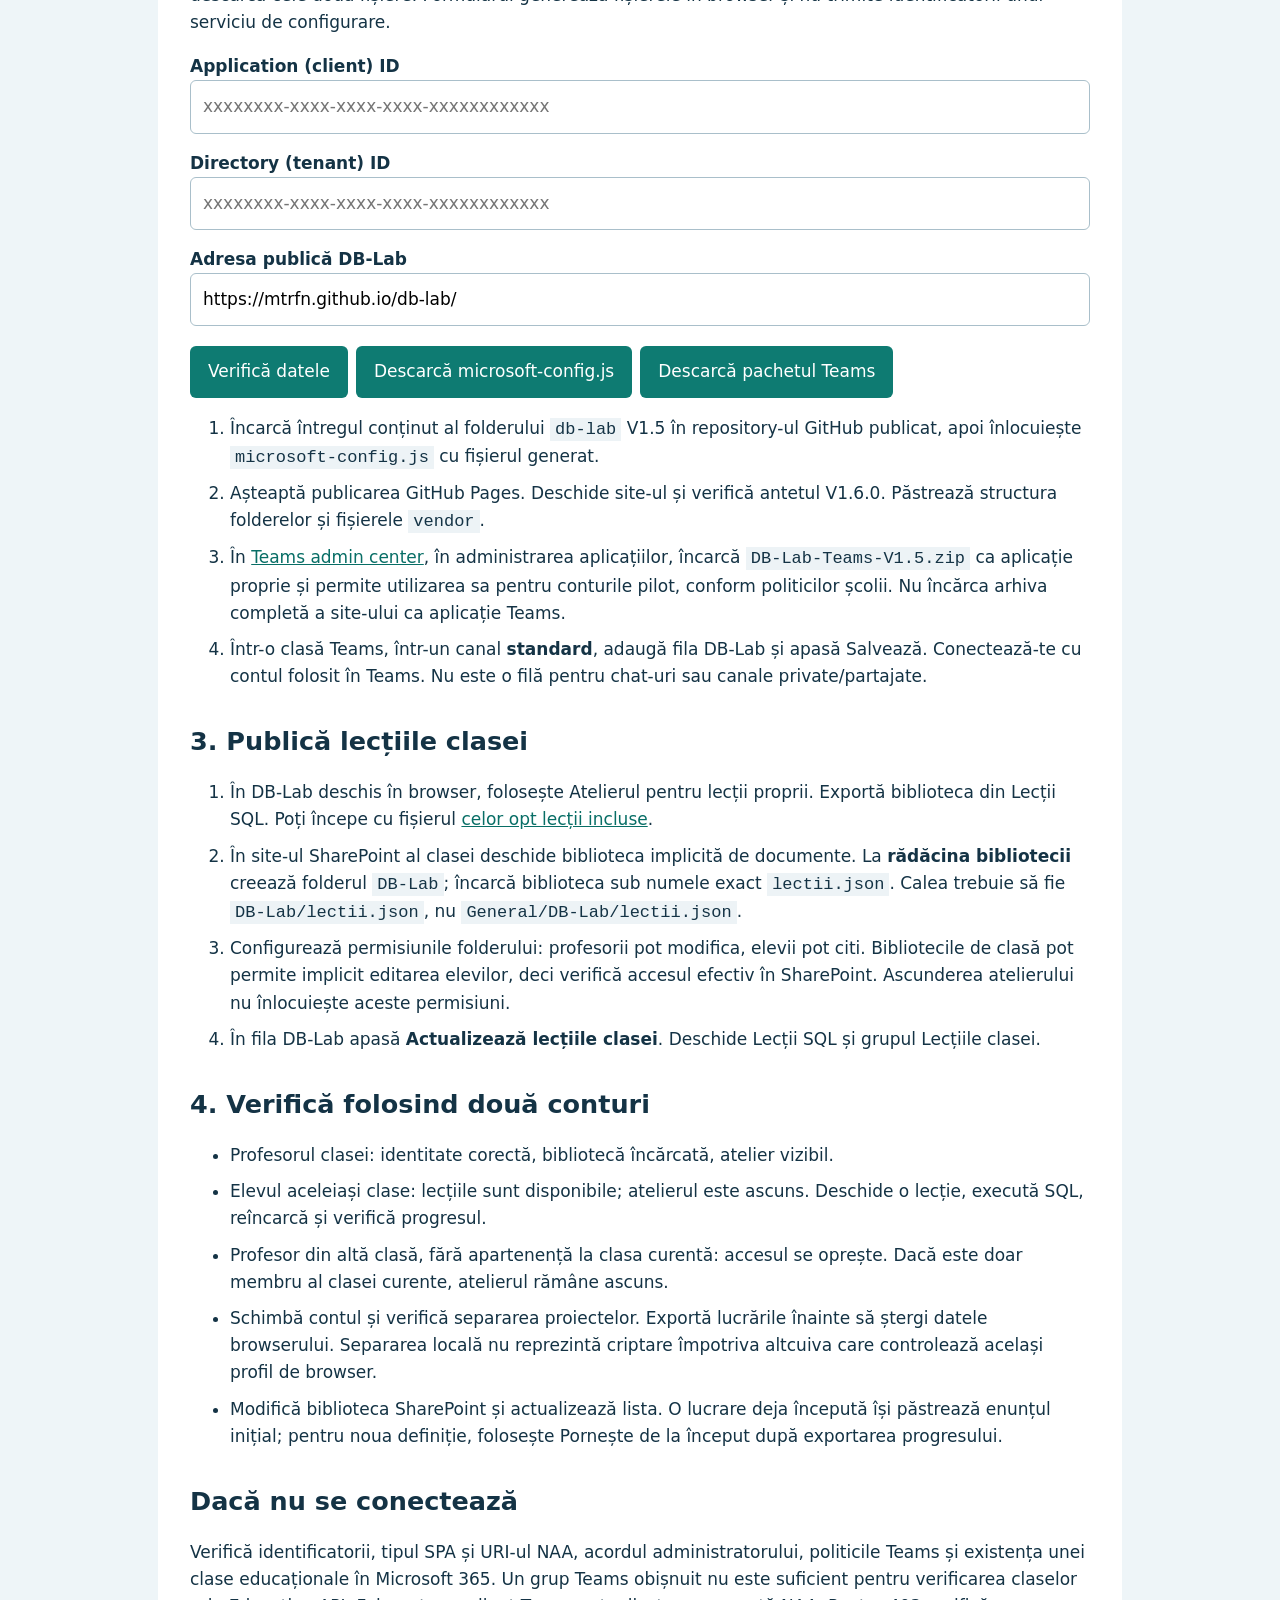
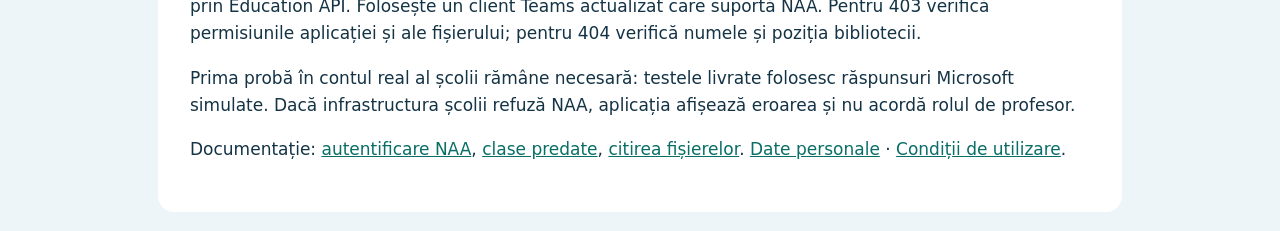
==== commit 37729201: "Add files via upload" ====
--- a/CONFIGURARE-TEAMS.html
+++ b/CONFIGURARE-TEAMS.html
@@ -1,13 +1,13 @@
 <!doctype html><html lang="ro"><meta charset="utf-8"><meta name="viewport" content="width=device-width,initial-scale=1"><title>Configurare DB-Lab în Teams</title><link rel="stylesheet" href="setup.css"><body><main>
-<p><a href="index.html">← DB-Lab</a> · V1.5.1</p><h1>DB-Lab în clasa Teams</h1><p>Înregistrare Microsoft separată de HTML-Lab. Aplicația rămâne pe GitHub Pages; nu are nevoie de un server Azure pentru această etapă.</p><p class="note">V1.5 adaugă atașarea proiectului și predarea la teme individuale din Teams. Profesorul creează și evaluează tema în Teams. Progresul rămâne salvat local; atașarea trimite o copie la momentul ales de elev. Nu există sincronizare automată a proiectului între dispozitive.</p>
+<p><a href="index.html">← DB-Lab</a> · V1.6.0</p><h1>DB-Lab în clasa Teams</h1><p class="note"><b>V1.6:</b> editorul Proiectare ERD rulează local. Actualizarea de la V1.5.1 nu cere permisiuni noi sau reinstalarea filei Teams. Diagrama se include în proiectul exportat / predat. Pentru instalare și utilizare citește ACTUALIZARE-V1.6.md.</p><p>Înregistrare Microsoft separată de HTML-Lab. Aplicația rămâne pe GitHub Pages; nu are nevoie de un server Azure pentru această etapă.</p><p class="note">V1.5 adaugă atașarea proiectului și predarea la teme individuale din Teams. Profesorul creează și evaluează tema în Teams. Progresul rămâne salvat local; atașarea trimite o copie la momentul ales de elev. Nu există sincronizare automată a proiectului între dispozitive.</p>
 <h2>Actualizare de la V1.3 / V1.4</h2><p>Folosește aceeași înregistrare DB-Lab din Entra și păstrează <code>microsoft-config.js</code>. În <b>API permissions → Add a permission → Microsoft Graph → Delegated permissions</b>, adaugă <code>EduAssignments.ReadWrite</code> și <code>Files.ReadWrite.All</code>, apoi <b>Grant admin consent</b>. Nu este suficientă aprobarea aplicației în Teams Admin Center. Încarcă fișierele V1.5 în repository-ul <b>mtrfn/db-lab</b>. Fila Teams existentă folosește același URL; pentru funcționalitate nu este necesară reinstalarea pachetului. Poți actualiza separat pachetul Teams pentru descrierea V1.5.</p><h2>1. Înregistrează aplicația DB-Lab (doar la prima instalare)</h2><ol><li>Cu contul administratorului, intră în <a href="https://entra.microsoft.com/" target="_blank" rel="noopener">Microsoft Entra</a>. Deschide <b>App registrations → New registration</b>.</li><li>Nume: <b>DB-Lab</b>. Alege conturi doar din organizația școlii (<b>Single tenant</b>), apoi înregistrează aplicația.</li><li>Din Overview copiază <b>Application (client) ID</b> și <b>Directory (tenant) ID</b>. Sunt identificatori publici, nu parole.</li><li>În Authentication adaugă platforma <b>Single-page application</b> și URI-ul <code>brk-multihub://mtrfn.github.io</code>. Nu adăuga <code>/db-lab/</code> aici. Dacă schimbi domeniul de găzduire, folosește domeniul nou.</li><li>În API permissions adaugă Microsoft Graph → <b>Delegated permissions</b>: <code>User.Read</code> (profil), <code>EduRoster.ReadBasic</code> (apartenența la clase și clasele predate), <code>Files.Read.All</code> (citirea fișierelor accesibile utilizatorului, inclusiv biblioteca clasei). Pentru Teme Teams adaugă și <code>EduAssignments.ReadWrite</code> (citire și predare teme) și <code>Files.ReadWrite.All</code> (încărcarea fișierului în SharePoint). Files.ReadWrite.All permite citirea, crearea, actualizarea și ștergerea fișierelor accesibile contului, nu doar ale DB-Lab. Codul de predare scrie în folderul lucrării elevului, întors de Graph. Nu sunt necesare permisiuni Application.</li><li>Administratorul autorizat al școlii verifică și acordă consimțământul organizației pentru aceste permisiuni. Dacă rolul tău nu permite aprobarea, solicită administratorului cu drepturile necesare.</li></ol><p>Nu crea Client secret, permisiuni Application sau un API propriu. Autentificarea folosește NAA în Teams. Aprobarea permisiunilor se face în Entra.</p>
 <h2>2. Generează configurația și pachetul Teams</h2><p>Deschide această pagină de pe site-ul publicat (sau un server local), completează identificatorii și descarcă cele două fișiere. Formularul generează fișierele în browser și nu trimite identificatorii unui serviciu de configurare.</p>
 <form id="setupForm"><label for="clientId">Application (client) ID</label><input id="clientId" required autocomplete="off" placeholder="xxxxxxxx-xxxx-xxxx-xxxx-xxxxxxxxxxxx"><label for="tenantId">Directory (tenant) ID</label><input id="tenantId" required autocomplete="off" placeholder="xxxxxxxx-xxxx-xxxx-xxxx-xxxxxxxxxxxx"><label for="siteUrl">Adresa publică DB-Lab</label><input id="siteUrl" type="url" required value="https://mtrfn.github.io/db-lab/"><button type="submit">Verifică datele</button><button type="button" id="downloadConfig">Descarcă microsoft-config.js</button><button type="button" id="downloadPackage">Descarcă pachetul Teams</button></form><p id="setupStatus" role="status"></p>
-<ol><li>Încarcă întregul conținut al folderului <code>db-lab</code> V1.5 în repository-ul GitHub publicat, apoi înlocuiește <code>microsoft-config.js</code> cu fișierul generat.</li><li>Așteaptă publicarea GitHub Pages. Deschide site-ul și verifică antetul V1.5.1. Păstrează structura folderelor și fișierele <code>vendor</code>.</li><li>În <a href="https://admin.teams.microsoft.com/" target="_blank" rel="noopener">Teams admin center</a>, în administrarea aplicațiilor, încarcă <code>DB-Lab-Teams-V1.5.zip</code> ca aplicație proprie și permite utilizarea sa pentru conturile pilot, conform politicilor școlii. Nu încărca arhiva completă a site-ului ca aplicație Teams.</li><li>Într-o clasă Teams, într-un canal <b>standard</b>, adaugă fila DB-Lab și apasă Salvează. Conectează-te cu contul folosit în Teams. Nu este o filă pentru chat-uri sau canale private/partajate.</li></ol>
+<ol><li>Încarcă întregul conținut al folderului <code>db-lab</code> V1.5 în repository-ul GitHub publicat, apoi înlocuiește <code>microsoft-config.js</code> cu fișierul generat.</li><li>Așteaptă publicarea GitHub Pages. Deschide site-ul și verifică antetul V1.6.0. Păstrează structura folderelor și fișierele <code>vendor</code>.</li><li>În <a href="https://admin.teams.microsoft.com/" target="_blank" rel="noopener">Teams admin center</a>, în administrarea aplicațiilor, încarcă <code>DB-Lab-Teams-V1.5.zip</code> ca aplicație proprie și permite utilizarea sa pentru conturile pilot, conform politicilor școlii. Nu încărca arhiva completă a site-ului ca aplicație Teams.</li><li>Într-o clasă Teams, într-un canal <b>standard</b>, adaugă fila DB-Lab și apasă Salvează. Conectează-te cu contul folosit în Teams. Nu este o filă pentru chat-uri sau canale private/partajate.</li></ol>
 <h2>3. Publică lecțiile clasei</h2><ol><li>În DB-Lab deschis în browser, folosește Atelierul pentru lecții proprii. Exportă biblioteca din Lecții SQL. Poți începe cu fișierul <a href="lessons.json" download="lectii.json">celor opt lecții incluse</a>.</li><li>În site-ul SharePoint al clasei deschide biblioteca implicită de documente. La <b>rădăcina bibliotecii</b> creează folderul <code>DB-Lab</code>; încarcă biblioteca sub numele exact <code>lectii.json</code>. Calea trebuie să fie <code>DB-Lab/lectii.json</code>, nu <code>General/DB-Lab/lectii.json</code>.</li><li>Configurează permisiunile folderului: profesorii pot modifica, elevii pot citi. Bibliotecile de clasă pot permite implicit editarea elevilor, deci verifică accesul efectiv în SharePoint. Ascunderea atelierului nu înlocuiește aceste permisiuni.</li><li>În fila DB-Lab apasă <b>Actualizează lecțiile clasei</b>. Deschide Lecții SQL și grupul Lecțiile clasei.</li></ol>
 <h2>4. Verifică folosind două conturi</h2><ul><li>Profesorul clasei: identitate corectă, bibliotecă încărcată, atelier vizibil.</li><li>Elevul aceleiași clase: lecțiile sunt disponibile; atelierul este ascuns. Deschide o lecție, execută SQL, reîncarcă și verifică progresul.</li><li>Profesor din altă clasă, fără apartenență la clasa curentă: accesul se oprește. Dacă este doar membru al clasei curente, atelierul rămâne ascuns.</li><li>Schimbă contul și verifică separarea proiectelor. Exportă lucrările înainte să ștergi datele browserului. Separarea locală nu reprezintă criptare împotriva altcuiva care controlează același profil de browser.</li><li>Modifică biblioteca SharePoint și actualizează lista. O lucrare deja începută își păstrează enunțul inițial; pentru noua definiție, folosește Pornește de la început după exportarea progresului.</li></ul>
 <h2>Dacă nu se conectează</h2><p>Verifică identificatorii, tipul SPA și URI-ul NAA, acordul administratorului, politicile Teams și existența unei clase educaționale în Microsoft 365. Un grup Teams obișnuit nu este suficient pentru verificarea claselor prin Education API. Folosește un client Teams actualizat care suportă NAA. Pentru 403 verifică permisiunile aplicației și ale fișierului; pentru 404 verifică numele și poziția bibliotecii.</p><p>Prima probă în contul real al școlii rămâne necesară: testele livrate folosesc răspunsuri Microsoft simulate. Dacă infrastructura școlii refuză NAA, aplicația afișează eroarea și nu acordă rolul de profesor.</p>
 <p>Documentație: <a href="https://learn.microsoft.com/en-us/microsoftteams/platform/concepts/authentication/nested-authentication">autentificare NAA</a>, <a href="https://learn.microsoft.com/en-us/graph/api/educationuser-list-taughtclasses?view=graph-rest-1.0">clase predate</a>, <a href="https://learn.microsoft.com/en-us/graph/api/driveitem-get?view=graph-rest-1.0">citirea fișierelor</a>. <a href="privacy.html">Date personale</a> · <a href="terms.html">Condiții de utilizare</a>.</p>
-</main><script src="teams-package.js?v=1.5.1"></script><script>
+</main><script src="teams-package.js?v=1.6.0"></script><script>
 const out=document.getElementById('setupStatus');const settings=()=>TeamsPackage.settings(document.getElementById('clientId').value,document.getElementById('tenantId').value,document.getElementById('siteUrl').value);function download(blob,name){const url=URL.createObjectURL(blob),a=document.createElement('a');a.href=url;a.download=name;a.click();setTimeout(()=>URL.revokeObjectURL(url),10000)}async function action(fn){try{await fn()}catch(e){out.textContent=e.message}}document.getElementById('setupForm').onsubmit=e=>{e.preventDefault();action(()=>{const s=settings();out.textContent='Format valid. URI SPA: brk-multihub://'+s.url.host+'\nVerificarea existenței înregistrării se face în Entra.'})};document.getElementById('downloadConfig').onclick=()=>action(()=>{download(new Blob([TeamsPackage.config(settings())],{type:'text/javascript'}),'microsoft-config.js');out.textContent='Configurație generată. Înlocuiește fișierul din site și așteaptă publicarea.'});document.getElementById('downloadPackage').onclick=()=>action(async()=>{const s=settings(),files={'manifest.json':JSON.stringify(TeamsPackage.manifest(s),null,2)};for(const name of ['color.png','outline.png']){const r=await fetch('teams-icons/'+name);if(!r.ok)throw Error('Nu pot încărca pictogramele. Deschide ghidul de pe site-ul publicat.');files[name]=await r.arrayBuffer()}download(TeamsPackage.zip(files),'DB-Lab-Teams-V1.5.zip');out.textContent='Pachet Teams generat. Conține manifest.json și două pictograme.'});
 </script></body></html>
